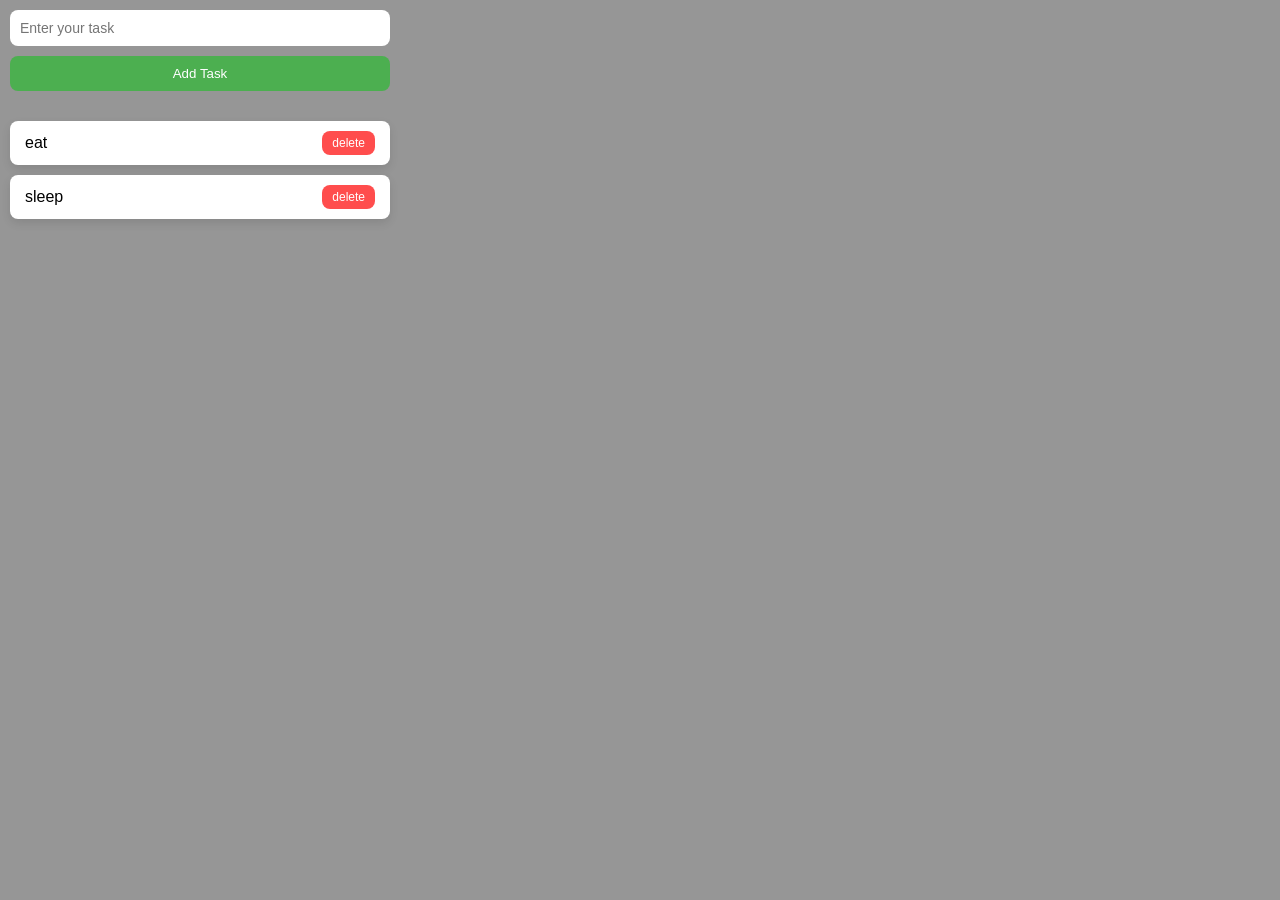
==== mini-project/index.html @ 3293db48 "made a todo list using html js and css" ====
<!DOCTYPE html>
<html lang="en">
<head>
    <meta charset="UTF-8">
    <meta name="viewport" content="width=device-width, initial-scale=1.0">
    <title>Document</title>
    <link rel="stylesheet" href="style.css">
</head>
<body>
    <input type="text" placeholder="Enter your task">
    <button> Add Task </button>
    <ul>
        <li>eat <button class="delete">delete</button> </li>
        <li>sleep <button class="delete" >delete</button> </li>
    </ul>
    <script src="script.js"></script>
</body>
</html>
---- mini-project/style.css ----
* {
    margin: 0;
    padding: 0;
    box-sizing: border-box;
    font-family: Arial, Helvetica, sans-serif;
}

body {
    height: 100vh;
    background-color: rgba(0, 0, 0, 0.41);
    display: flex;
    padding: 10px;
    flex-direction: column;   
    gap: 10px;
    width: 400px;
}





input {
    width: 100%;
    padding: 10px;
    border: none;
    border-radius: 8px;
    outline: none;
    margin-right: 10px;
    font-size: 14px;
}

button {
    padding: 10px 15px;
    border: none;
    border-radius: 8px;
    background-color: #4CAF50;
    color: white;
    cursor: pointer;
    transition: 0.3s;
}

button:hover {
    background-color: #45a049;
}

ul {
    margin-top: 20px;
    list-style: none;
}

li {
    background: white;
    padding: 10px 15px;
    margin-bottom: 10px;
    border-radius: 8px;
    display: flex;
    justify-content: space-between;
    align-items: center;
    box-shadow: 0 4px 10px rgba(0,0,0,0.1);
    transition: 0.2s;
}

li:hover {
    transform: scale(1.02);
}

.delete {
    background-color: #ff4d4d;
    padding: 5px 10px;
    font-size: 12px;
}

.delete:hover {
    background-color: #e60000;
}
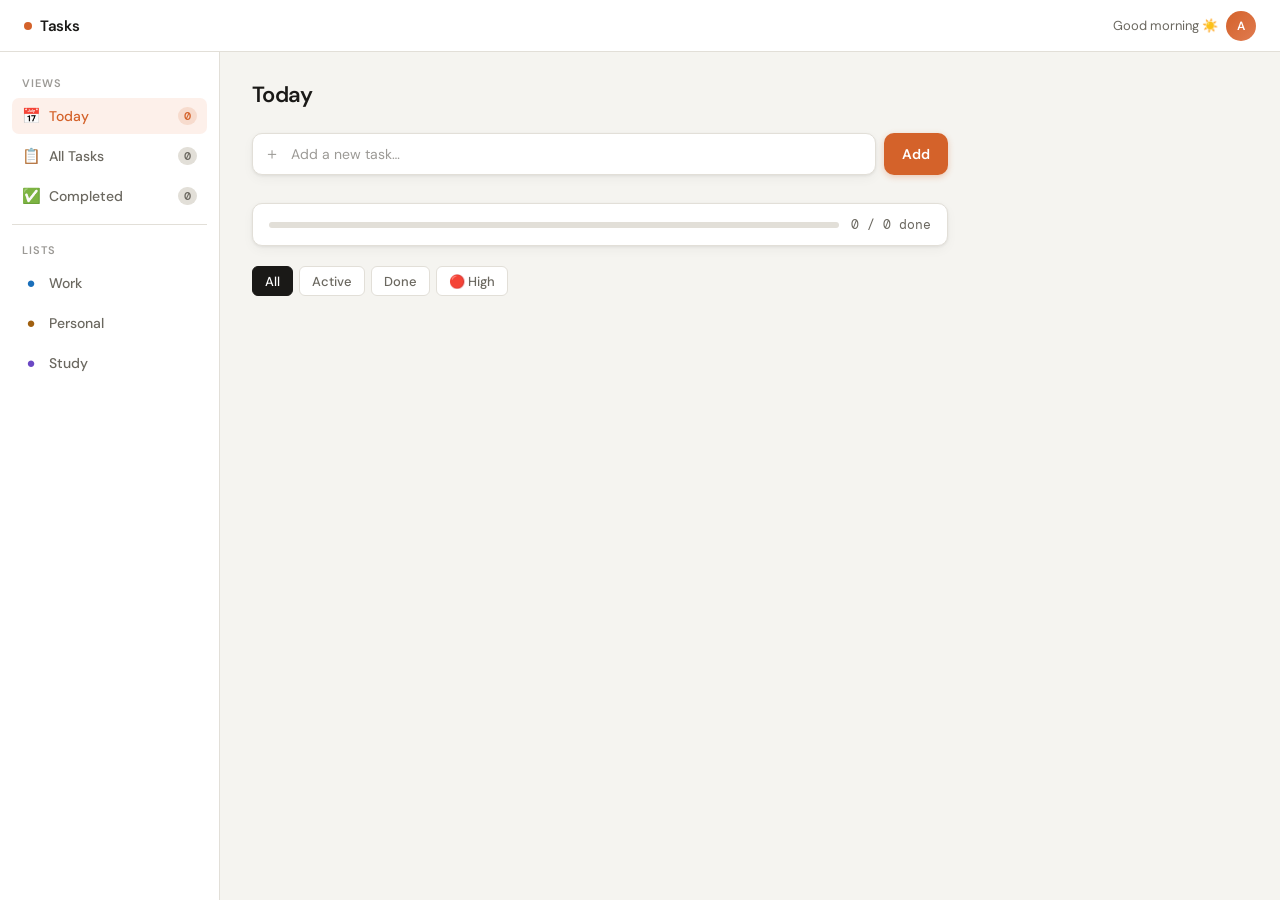
==== commit 1fc8eeaf: "update todo list with the help of ai" ====
--- a/mini-project/index.html
+++ b/mini-project/index.html
@@ -1,18 +1,104 @@
 <!DOCTYPE html>
 <html lang="en">
 <head>
-    <meta charset="UTF-8">
-    <meta name="viewport" content="width=device-width, initial-scale=1.0">
-    <title>Document</title>
-    <link rel="stylesheet" href="style.css">
+  <meta charset="UTF-8" />
+  <meta name="viewport" content="width=device-width, initial-scale=1.0" />
+  <title>My Tasks</title>
+  <link href="https://fonts.googleapis.com/css2?family=DM+Sans:wght@400;500;600&family=DM+Mono:wght@400;500&display=swap" rel="stylesheet" />
+  <link rel="stylesheet" href="style.css" />
 </head>
 <body>
-    <input type="text" placeholder="Enter your task">
-    <button> Add Task </button>
-    <ul>
-        <li>eat <button class="delete">delete</button> </li>
-        <li>sleep <button class="delete" >delete</button> </li>
-    </ul>
-    <script src="script.js"></script>
+
+  
+  <header class="topbar">
+    <div class="logo">
+      <div class="logo-dot"></div>
+      Tasks
+    </div>
+    <div class="topbar-right">
+      <span style="font-size:13px;color:var(--text2)">Good morning ☀️</span>
+      <div class="avatar">A</div>
+    </div>
+  </header>
+
+  <div class="app">
+
+
+    <aside class="sidebar">
+      <span class="sidebar-label">Views</span>
+
+      <div class="nav-item active" onclick="setView('today')">
+        <span class="nav-icon">📅</span> Today
+        <span class="count" id="cnt-today">0</span>
+      </div>
+      <div class="nav-item" onclick="setView('all')">
+        <span class="nav-icon">📋</span> All Tasks
+        <span class="count" id="cnt-all">0</span>
+      </div>
+      <div class="nav-item" onclick="setView('done')">
+        <span class="nav-icon">✅</span> Completed
+        <span class="count" id="cnt-done">0</span>
+      </div>
+
+      <div class="sidebar-divider"></div>
+      <span class="sidebar-label">Lists</span>
+
+      <div class="nav-item">
+        <span class="nav-icon" style="color:var(--tag-1t)">●</span> Work
+      </div>
+      <div class="nav-item">
+        <span class="nav-icon" style="color:var(--tag-2t)">●</span> Personal
+      </div>
+      <div class="nav-item">
+        <span class="nav-icon" style="color:var(--tag-3t)">●</span> Study
+      </div>
+    </aside>
+
+    
+    <main class="main">
+
+      <div class="page-head">
+        <h1 class="page-title" id="pageTitle">Today</h1>
+        <span class="page-date" id="pageDate"></span>
+      </div>
+
+
+      <div class="add-row">
+        <div class="add-input-wrap">
+          <span class="add-icon">＋</span>
+          <input
+            class="add-input"
+            id="taskInput"
+            type="text"
+            placeholder="Add a new task…"
+            autocomplete="off"
+          />
+        </div>
+        <button class="add-btn" onclick="addTask()">Add</button>
+      </div>
+
+      
+      <div class="progress-row" id="progressRow">
+        <div class="progress-bar-wrap">
+          <div class="progress-bar" id="progressBar" style="width:0%"></div>
+        </div>
+        <span class="progress-text" id="progressText">0 / 0 done</span>
+      </div>
+
+
+      <div class="filters">
+        <button class="filter-btn active" onclick="setFilter('all', this)">All</button>
+        <button class="filter-btn" onclick="setFilter('active', this)">Active</button>
+        <button class="filter-btn" onclick="setFilter('done', this)">Done</button>
+        <button class="filter-btn" onclick="setFilter('high', this)">🔴 High</button>
+      </div>
+
+
+      <div id="taskArea"></div>
+
+    </main>
+  </div>
+
+  <script src="app.js"></script>
 </body>
 </html>
--- a/mini-project/style.css
+++ b/mini-project/style.css
@@ -1,76 +1,483 @@
-
-* {
-    margin: 0;
-    padding: 0;
-    box-sizing: border-box;
-    font-family: Arial, Helvetica, sans-serif;
+*, *::before, *::after { box-sizing: border-box; margin: 0; padding: 0; }
+
+:root {
+  --bg: #f5f4f0;
+  --surface: #ffffff;
+  --surface2: #f9f8f5;
+  --border: #e2dfd8;
+  --text: #1a1917;
+  --text2: #6b6860;
+  --text3: #9c9a96;
+  --accent: #d4622a;
+  --accent-bg: #fdf0ea;
+  --green: #2d7a45;
+  --green-bg: #edf7f1;
+  --red: #c0392b;
+  --red-bg: #fdf1f0;
+  --tag-1: #e8f3fd; --tag-1t: #1a6fba;
+  --tag-2: #fdf5e8; --tag-2t: #a06010;
+  --tag-3: #f0edfb; --tag-3t: #6b48c4;
+  --shadow: 0 1px 3px rgba(0,0,0,0.07), 0 4px 12px rgba(0,0,0,0.04);
+  --shadow-md: 0 2px 8px rgba(0,0,0,0.08), 0 8px 24px rgba(0,0,0,0.06);
+  --radius: 10px;
 }
 
 body {
-    height: 100vh;
-    background-color: rgba(0, 0, 0, 0.41);
-    display: flex;
-    padding: 10px;
-    flex-direction: column;   
-    gap: 10px;
-    width: 400px;
-}
-
-
-
-
-
-input {
-    width: 100%;
-    padding: 10px;
-    border: none;
-    border-radius: 8px;
-    outline: none;
-    margin-right: 10px;
-    font-size: 14px;
-}
-
-button {
-    padding: 10px 15px;
-    border: none;
-    border-radius: 8px;
-    background-color: #4CAF50;
-    color: white;
-    cursor: pointer;
-    transition: 0.3s;
-}
-
-button:hover {
-    background-color: #45a049;
-}
-
-ul {
-    margin-top: 20px;
-    list-style: none;
-}
-
-li {
-    background: white;
-    padding: 10px 15px;
-    margin-bottom: 10px;
-    border-radius: 8px;
-    display: flex;
-    justify-content: space-between;
-    align-items: center;
-    box-shadow: 0 4px 10px rgba(0,0,0,0.1);
-    transition: 0.2s;
-}
-
-li:hover {
-    transform: scale(1.02);
-}
-
-.delete {
-    background-color: #ff4d4d;
-    padding: 5px 10px;
-    font-size: 12px;
-}
-
-.delete:hover {
-    background-color: #e60000;
+  font-family: "DM Sans", sans-serif;
+  background: var(--bg);
+  color: var(--text);
+  min-height: 100vh;
+  display: flex;
+  flex-direction: column;
+}
+
+
+.topbar {
+  background: var(--surface);
+  border-bottom: 1px solid var(--border);
+  padding: 0 24px;
+  height: 52px;
+  display: flex;
+  align-items: center;
+  justify-content: space-between;
+  position: sticky;
+  top: 0;
+  z-index: 100;
+}
+
+.logo {
+  font-size: 15px;
+  font-weight: 600;
+  letter-spacing: -0.02em;
+  color: var(--text);
+  display: flex;
+  align-items: center;
+  gap: 8px;
+}
+
+.logo-dot {
+  width: 8px; height: 8px;
+  background: var(--accent);
+  border-radius: 50%;
+}
+
+.topbar-right {
+  display: flex;
+  align-items: center;
+  gap: 8px;
+}
+
+.avatar {
+  width: 30px; height: 30px;
+  border-radius: 50%;
+  background: linear-gradient(135deg, #d4622a, #e07b50);
+  color: #fff;
+  font-size: 12px;
+  font-weight: 600;
+  display: flex; align-items: center; justify-content: center;
+}
+
+
+.app {
+  display: grid;
+  grid-template-columns: 220px 1fr;
+  flex: 1;
+}
+
+
+.sidebar {
+  border-right: 1px solid var(--border);
+  background: var(--surface);
+  padding: 16px 12px;
+  display: flex;
+  flex-direction: column;
+  gap: 4px;
+}
+
+.sidebar-label {
+  font-size: 11px;
+  font-weight: 600;
+  letter-spacing: 0.08em;
+  text-transform: uppercase;
+  color: var(--text3);
+  padding: 8px 10px 4px;
+}
+
+.nav-item {
+  display: flex;
+  align-items: center;
+  gap: 9px;
+  padding: 8px 10px;
+  border-radius: 7px;
+  font-size: 14px;
+  font-weight: 500;
+  color: var(--text2);
+  cursor: pointer;
+  transition: background 0.12s, color 0.12s;
+  user-select: none;
+}
+
+.nav-item:hover { background: var(--surface2); color: var(--text); }
+
+.nav-item.active {
+  background: var(--accent-bg);
+  color: var(--accent);
+}
+
+.nav-item .count {
+  margin-left: auto;
+  font-size: 12px;
+  font-family: "DM Mono", monospace;
+  background: var(--border);
+  color: var(--text2);
+  padding: 1px 6px;
+  border-radius: 20px;
+}
+
+.nav-item.active .count {
+  background: rgba(212,98,42,0.15);
+  color: var(--accent);
+}
+
+.nav-icon { font-size: 15px; width: 18px; text-align: center; }
+
+.sidebar-divider {
+  height: 1px;
+  background: var(--border);
+  margin: 6px 0;
+}
+
+
+.main {
+  padding: 28px 32px;
+  max-width: 760px;
+}
+
+.page-head {
+  display: flex;
+  align-items: baseline;
+  justify-content: space-between;
+  margin-bottom: 24px;
+  gap: 12px;
+}
+
+.page-title {
+  font-size: 22px;
+  font-weight: 600;
+  letter-spacing: -0.03em;
+  color: var(--text);
+}
+
+.page-date {
+  font-size: 13px;
+  color: var(--text3);
+  font-family: "DM Mono", monospace;
+}
+
+
+.add-row {
+  display: flex;
+  gap: 8px;
+  margin-bottom: 28px;
+}
+
+.add-input-wrap {
+  flex: 1;
+  position: relative;
+}
+
+.add-input {
+  width: 100%;
+  height: 42px;
+  border: 1px solid var(--border);
+  border-radius: var(--radius);
+  background: var(--surface);
+  font-family: "DM Sans", sans-serif;
+  font-size: 14px;
+  color: var(--text);
+  padding: 0 12px 0 38px;
+  outline: none;
+  box-shadow: var(--shadow);
+  transition: border-color 0.15s, box-shadow 0.15s;
+}
+
+.add-input::placeholder { color: var(--text3); }
+
+.add-input:focus {
+  border-color: var(--accent);
+  box-shadow: 0 0 0 3px rgba(212,98,42,0.12), var(--shadow);
+}
+
+.add-icon {
+  position: absolute;
+  left: 12px; top: 50%;
+  transform: translateY(-50%);
+  color: var(--text3);
+  font-size: 16px;
+  pointer-events: none;
+}
+
+.add-btn {
+  height: 42px;
+  padding: 0 18px;
+  border: none;
+  border-radius: var(--radius);
+  background: var(--accent);
+  color: #fff;
+  font-family: "DM Sans", sans-serif;
+  font-size: 14px;
+  font-weight: 600;
+  cursor: pointer;
+  transition: background 0.12s, transform 0.1s;
+  white-space: nowrap;
+  box-shadow: 0 2px 6px rgba(212,98,42,0.3);
+}
+
+.add-btn:hover { background: #bf5524; }
+.add-btn:active { transform: scale(0.97); }
+
+
+.filters {
+  display: flex;
+  gap: 6px;
+  margin-bottom: 16px;
+  flex-wrap: wrap;
+}
+
+.filter-btn {
+  height: 30px;
+  padding: 0 12px;
+  border: 1px solid var(--border);
+  border-radius: 6px;
+  background: var(--surface);
+  font-family: "DM Sans", sans-serif;
+  font-size: 13px;
+  font-weight: 500;
+  color: var(--text2);
+  cursor: pointer;
+  transition: all 0.12s;
+}
+
+.filter-btn:hover { border-color: #c8c5bc; background: var(--surface2); }
+
+.filter-btn.active {
+  background: var(--text);
+  border-color: var(--text);
+  color: #fff;
+}
+
+
+.section-label {
+  font-size: 11px;
+  font-weight: 600;
+  letter-spacing: 0.08em;
+  text-transform: uppercase;
+  color: var(--text3);
+  margin: 20px 0 8px;
+  display: flex;
+  align-items: center;
+  gap: 8px;
+}
+
+.section-label::after {
+  content: "";
+  flex: 1;
+  height: 1px;
+  background: var(--border);
+}
+
+
+.task-list {
+  display: flex;
+  flex-direction: column;
+  gap: 2px;
+}
+
+.task-item {
+  display: flex;
+  align-items: flex-start;
+  gap: 12px;
+  padding: 11px 14px;
+  border-radius: var(--radius);
+  background: var(--surface);
+  border: 1px solid var(--border);
+  box-shadow: var(--shadow);
+  transition: box-shadow 0.15s, border-color 0.15s, opacity 0.2s;
+  margin-bottom: 2px;
+  animation: fadeIn 0.2s ease;
+}
+
+@keyframes fadeIn {
+  from { opacity: 0; transform: translateY(6px); }
+  to   { opacity: 1; transform: translateY(0); }
+}
+
+.task-item:hover { box-shadow: var(--shadow-md); border-color: #d5d2cc; }
+
+.task-item.done {
+  opacity: 0.6;
+  background: var(--surface2);
+}
+
+.task-item.done:hover { opacity: 0.75; }
+
+
+.cb-wrap {
+  margin-top: 2px;
+  flex-shrink: 0;
+}
+
+.cb {
+  width: 18px; height: 18px;
+  border: 1.5px solid var(--border);
+  border-radius: 5px;
+  display: flex; align-items: center; justify-content: center;
+  cursor: pointer;
+  transition: border-color 0.15s, background 0.15s;
+  color: transparent;
+  font-size: 11px;
+  user-select: none;
+}
+
+.cb:hover { border-color: var(--accent); }
+
+.task-item.done .cb {
+  background: var(--green);
+  border-color: var(--green);
+  color: #fff;
+}
+
+
+.task-body { flex: 1; min-width: 0; }
+
+.task-title {
+  font-size: 14px;
+  font-weight: 500;
+  color: var(--text);
+  line-height: 1.4;
+  transition: color 0.15s;
+}
+
+.task-item.done .task-title {
+  text-decoration: line-through;
+  color: var(--text3);
+}
+
+.task-meta {
+  display: flex;
+  align-items: center;
+  gap: 8px;
+  margin-top: 5px;
+  flex-wrap: wrap;
+}
+
+.tag {
+  font-size: 11px;
+  font-weight: 600;
+  padding: 2px 7px;
+  border-radius: 5px;
+  letter-spacing: 0.02em;
+}
+
+.tag-blue   { background: var(--tag-1); color: var(--tag-1t); }
+.tag-amber  { background: var(--tag-2); color: var(--tag-2t); }
+.tag-purple { background: var(--tag-3); color: var(--tag-3t); }
+
+.meta-dot { color: var(--text3); font-size: 11px; }
+
+.meta-date {
+  font-size: 12px;
+  font-family: "DM Mono", monospace;
+  color: var(--text3);
+}
+
+.meta-date.overdue { color: var(--red); }
+
+.priority-dot {
+  width: 6px; height: 6px;
+  border-radius: 50%;
+  flex-shrink: 0;
+}
+
+.p-high   { background: var(--red); }
+.p-medium { background: #e08c10; }
+.p-low    { background: var(--green); }
+
+
+.task-right {
+  display: flex;
+  align-items: center;
+  gap: 6px;
+  flex-shrink: 0;
+  opacity: 0;
+  transition: opacity 0.15s;
+}
+
+.task-item:hover .task-right { opacity: 1; }
+
+.icon-btn {
+  width: 28px; height: 28px;
+  border: 1px solid var(--border);
+  border-radius: 6px;
+  background: var(--surface);
+  color: var(--text2);
+  font-size: 13px;
+  cursor: pointer;
+  display: flex; align-items: center; justify-content: center;
+  transition: all 0.12s;
+}
+
+.icon-btn:hover { background: var(--red-bg); border-color: var(--red); color: var(--red); }
+
+
+.progress-row {
+  display: flex;
+  align-items: center;
+  gap: 12px;
+  margin-bottom: 20px;
+  padding: 12px 16px;
+  background: var(--surface);
+  border: 1px solid var(--border);
+  border-radius: var(--radius);
+  box-shadow: var(--shadow);
+}
+
+.progress-bar-wrap {
+  flex: 1;
+  height: 6px;
+  background: var(--border);
+  border-radius: 99px;
+  overflow: hidden;
+}
+
+.progress-bar {
+  height: 100%;
+  background: linear-gradient(90deg, var(--green), #3daa5f);
+  border-radius: 99px;
+  transition: width 0.4s ease;
+}
+
+.progress-text {
+  font-size: 13px;
+  font-family: "DM Mono", monospace;
+  color: var(--text2);
+  white-space: nowrap;
+}
+
+
+.empty {
+  text-align: center;
+  padding: 48px 20px;
+  color: var(--text3);
+}
+
+.empty-icon { font-size: 36px; margin-bottom: 10px; }
+.empty p { font-size: 14px; }
+
+
+@media (max-width: 640px) {
+  .app { grid-template-columns: 1fr; }
+  .sidebar { display: none; }
+  .main { padding: 20px 16px; }
+  .page-head { flex-direction: column; gap: 2px; }
 }
